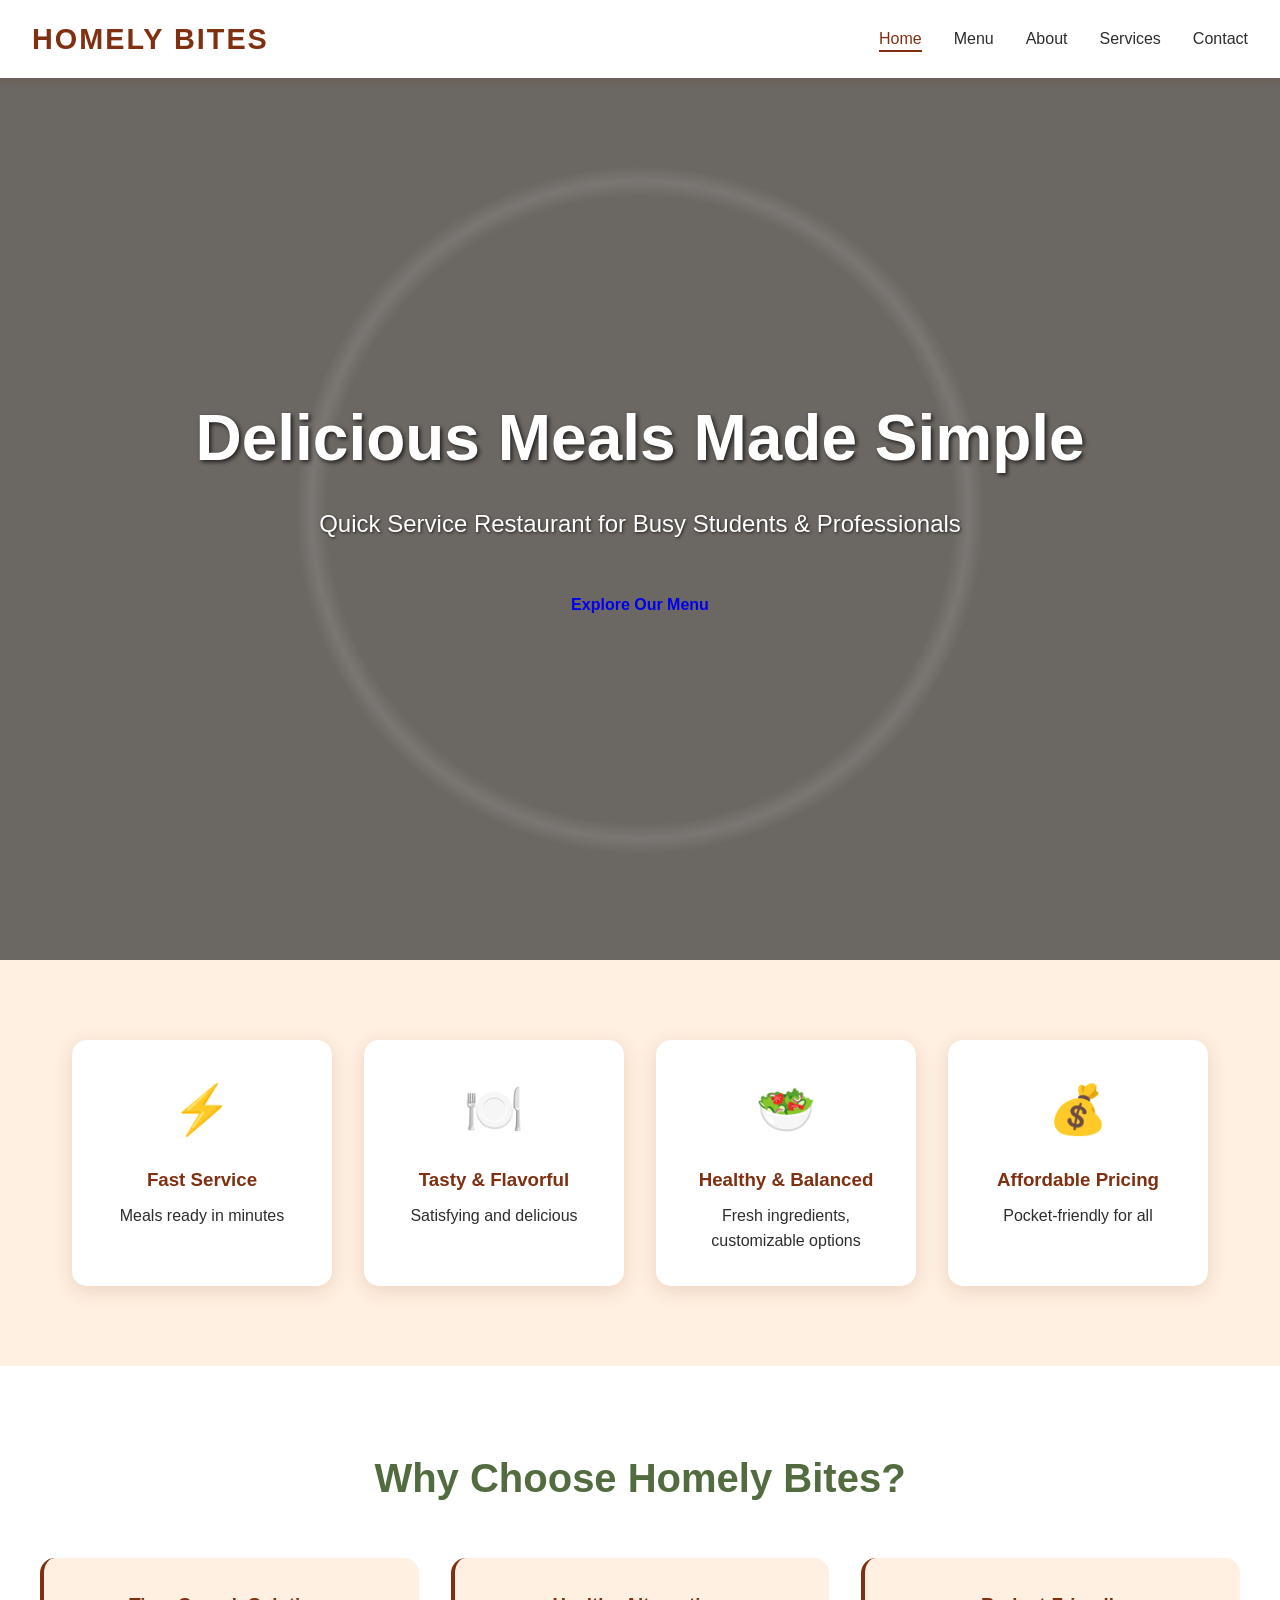
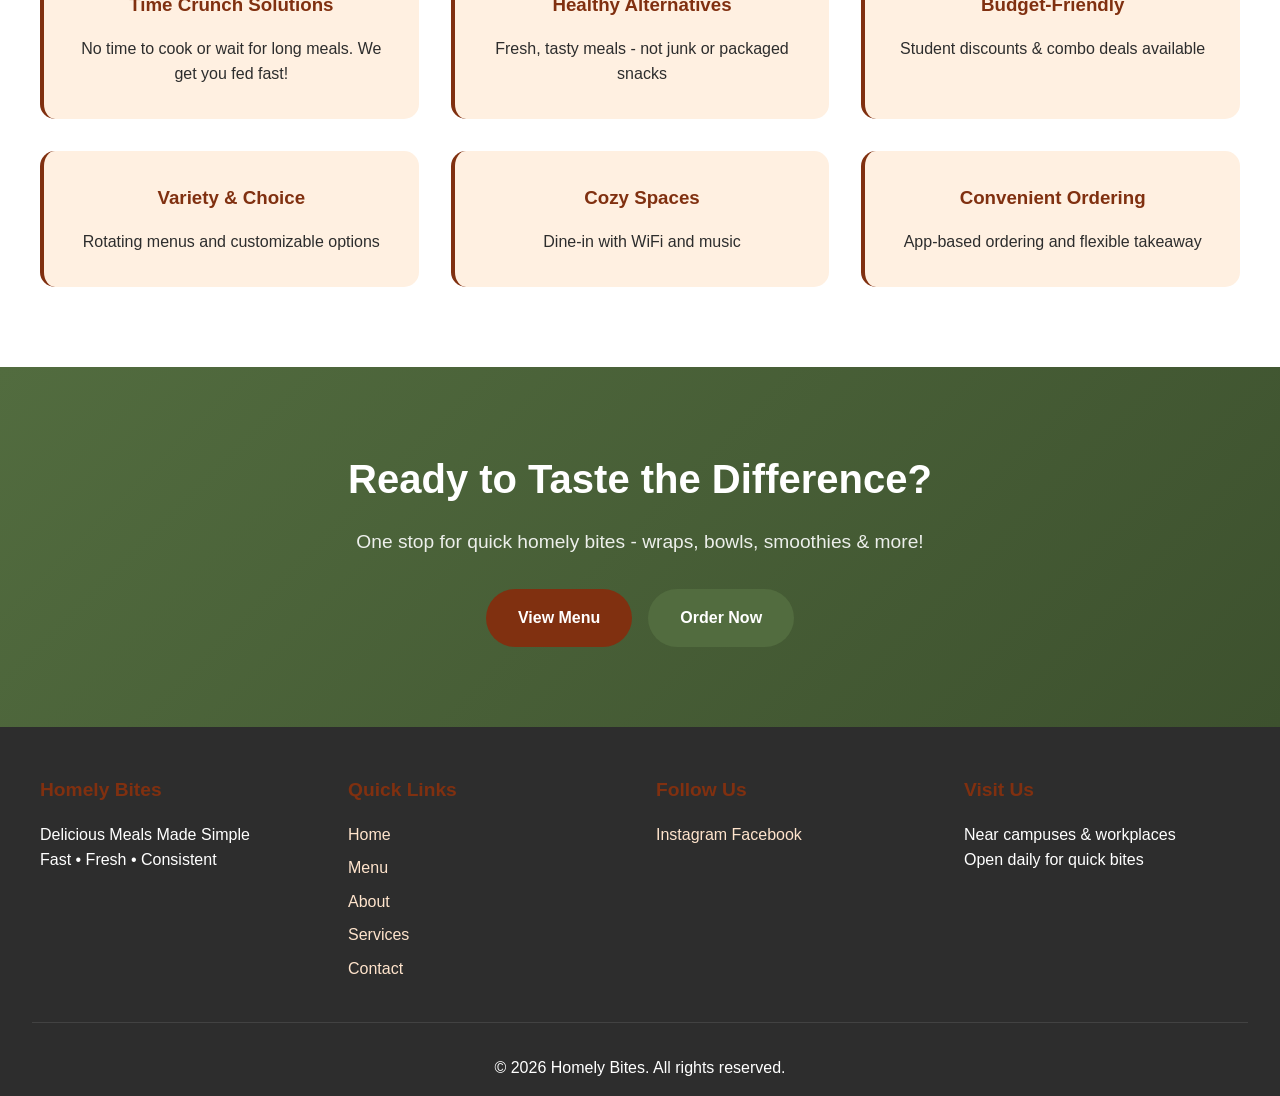
==== index.html @ 95ad97e5 "Add files via upload this is form for website" ====
<!DOCTYPE html>
<html lang="en">
<head>
    <meta charset="UTF-8">
    <meta name="viewport" content="width=device-width, initial-scale=1.0">
    <title>Homely Bites - Delicious Meals Made Simple</title>
    <link rel="stylesheet" href="styles.css">
</head>
<body>
    <nav class="navbar">
        <div class="logo">Homely Bites</div>
        <ul class="nav-links">
            <li><a href="index.html" class="active">Home</a></li>
            <li><a href="menu.html">Menu</a></li>
            <li><a href="about.html">About</a></li>
            <li><a href="services.html">Services</a></li>
            <li><a href="contact.html">Contact</a></li>
        </ul>
        <div class="hamburger">
            <span></span>
            <span></span>
            <span></span>
        </div>
    </nav>

    <header class="hero">
        <div class="hero-content">
            <h1>Delicious Meals Made Simple</h1>
            <p>Quick Service Restaurant for Busy Students & Professionals</p>
            <a href="menu.html" class="btn">Explore Our Menu</a>
        </div>
    </header>

    <section class="features">
        <div class="feature">
            <div class="feature-icon">⚡</div>
            <h3>Fast Service</h3>
            <p>Meals ready in minutes</p>
        </div>
        <div class="feature">
            <div class="feature-icon">🍽️</div>
            <h3>Tasty & Flavorful</h3>
            <p> Satisfying and delicious</p>
        </div>
        <div class="feature">
            <div class="feature-icon">🥗</div>
            <h3>Healthy & Balanced</h3>
            <p>Fresh ingredients, customizable options</p>
        </div>
        <div class="feature">
            <div class="feature-icon">💰</div>
            <h3>Affordable Pricing</h3>
            <p>Pocket-friendly for all</p>
        </div>
    </section>

    <section class="why-us">
        <h2>Why Choose Homely Bites?</h2>
        <div class="why-grid">
            <div class="why-card">
                <h3>Time Crunch Solutions</h3>
                <p>No time to cook or wait for long meals. We get you fed fast!</p>
            </div>
            <div class="why-card">
                <h3>Healthy Alternatives</h3>
                <p>Fresh, tasty meals - not junk or packaged snacks</p>
            </div>
            <div class="why-card">
                <h3>Budget-Friendly</h3>
                <p>Student discounts & combo deals available</p>
            </div>
            <div class="why-card">
                <h3>Variety & Choice</h3>
                <p>Rotating menus and customizable options</p>
            </div>
            <div class="why-card">
                <h3>Cozy Spaces</h3>
                <p>Dine-in with WiFi and music</p>
            </div>
            <div class="why-card">
                <h3>Convenient Ordering</h3>
                <p>App-based ordering and flexible takeaway</p>
            </div>
        </div>
    </section>

    <section class="cta">
        <h2>Ready to Taste the Difference?</h2>
        <p>One stop for quick homely bites - wraps, bowls, smoothies & more!</p>
        <div class="cta-buttons">
            <a href="menu.html" class="btn btn-primary">View Menu</a>
            <a href="contact.html" class="btn btn-secondary">Order Now</a>
        </div>
    </section>

    <footer>
        <div class="footer-content">
            <div class="footer-section">
                <h4>Homely Bites</h4>
                <p>Delicious Meals Made Simple</p>
                <p>Fast • Fresh • Consistent</p>
            </div>
            <div class="footer-section">
                <h4>Quick Links</h4>
                <ul>
                    <li><a href="index.html">Home</a></li>
                    <li><a href="menu.html">Menu</a></li>
                    <li><a href="about.html">About</a></li>
                    <li><a href="services.html">Services</a></li>
                    <li><a href="contact.html">Contact</a></li>
                </ul>
            </div>
            <div class="footer-section">
                <h4>Follow Us</h4>
                <div class="social-links">
                    <a href="https://www.instagram.com/homely.bytes/" target="_blank">Instagram</a>
                    <a href="https://www.facebook.com/profile.php?id=61575462883397" target="_blank">Facebook</a>
                </div>
            </div>
            <div class="footer-section">
                <h4>Visit Us</h4>
                <p>Near campuses & workplaces</p>
                <p>Open daily for quick bites</p>
            </div>
        </div>
        <div class="footer-bottom">
            <p>&copy; 2026 Homely Bites. All rights reserved.</p>
        </div>
    </footer>

    <script>
        const hamburger = document.querySelector('.hamburger');
        const navLinks = document.querySelector('.nav-links');
        
        hamburger.addEventListener('click', () => {
            navLinks.classList.toggle('active');
        });
    </script>
</body>
</html>
---- styles.css ----
:root {
    --primary: #803010;
    --primary-dark: #5a220a;
    --accent: #526c3f;
    --light: #fff0e1;
    --light-dark: #ffe4cc;
    --dark: #2d2d2d;
    --white: #ffffff;
    --shadow: rgba(128, 48, 16, 0.15);
}

* {
    margin: 0;
    padding: 0;
    box-sizing: border-box;
    font-family: 'Segoe UI', Tahoma, Geneva, Verdana, sans-serif;
}

body {
    background-color: var(--light);
    color: var(--dark);
    line-height: 1.6;
}

/* Navigation */
.navbar {
    display: flex;
    justify-content: space-between;
    align-items: center;
    padding: 1rem 2rem;
    background: var(--white);
    box-shadow: 0 2px 10px var(--shadow);
    position: fixed;
    width: 100%;
    top: 0;
    z-index: 1000;
}

.logo {
    font-size: 1.8rem;
    font-weight: 700;
    color: var(--primary);
    text-transform: uppercase;
    letter-spacing: 2px;
}

.nav-links {
    display: flex;
    list-style: none;
    gap: 2rem;
}

.nav-links a {
    text-decoration: none;
    color: var(--dark);
    font-weight: 500;
    transition: color 0.3s;
    position: relative;
}

.nav-links a:hover,
.nav-links a.active {
    color: var(--primary);
}

.nav-links a::after {
    content: '';
    position: absolute;
    bottom: -5px;
    left: 0;
    width: 0;
    height: 2px;
    background: var(--primary);
    transition: width 0.3s;
}

.nav-links a:hover::after,
.nav-links a.active::after {
    width: 100%;
}

.hamburger {
    display: none;
    cursor: pointer;
    flex-direction: column;
    gap: 5px;
}

.hamburger span {
    width: 25px;
    height: 3px;
    background: var(--primary);
    transition: 0.3s;
}

/* Hero Section */
.hero {
    height: 100vh;
    background: linear-gradient(rgba(45, 45, 45, 0.7), rgba(45, 45, 45, 0.7)),
                url('buddha-bowl.jpg') center/cover no-repeat;
    display: flex;
    align-items: center;
    justify-content: center;
    text-align: center;
    padding: 2rem;
    margin-top: 60px;
    position: relative;
}

.hero::before {
    content: '';
    position: absolute;
    width: 200%;
    height: 200%;
    background: radial-gradient(circle, transparent 20%, rgba(255,255,255,0.1) 21%, transparent 22%);
    animation: rotate 30s linear infinite;
}

@keyframes rotate {
    from { transform: rotate(0deg); }
    to { transform: rotate(360deg); }
}

.hero-content {
    position: relative;
    z-index: 1;
}

.hero h1 {
    font-size: 4rem;
    color: #ffffff;
    margin-bottom: 1rem;
    text-shadow: 2px 2px 4px rgba(0,0,0,0.7);
    animation: slideIn 1s ease-out;
}

.hero p {
    font-size: 1.5rem;
    color: #ffffff;
    margin-bottom: 2rem;
    text-shadow: 1px 1px 3px rgba(0,0,0,0.7);
    animation: slideIn 1s ease-out 0.2s both;
}

@keyframes slideIn {
    from {
        opacity: 0;
        transform: translateY(30px);
    }
    to {
        opacity: 1;
        transform: translateY(0);
    }
}

/* Buttons */
.btn {
    display: inline-block;
    padding: 1rem 2rem;
    text-decoration: none;
    border-radius: 50px;
    font-weight: 600;
    transition: all 0.3s;
    animation: slideIn 1s ease-out 0.4s both;
}

.btn-primary {
    background: var(--primary);
    color: var(--white);
}

.btn-primary:hover {
    background: var(--primary-dark);
    transform: translateY(-3px);
    box-shadow: 0 5px 20px var(--shadow);
}

.btn-secondary {
    background: var(--accent);
    color: var(--white);
}

.btn-secondary:hover {
    background: #3d512e;
    transform: translateY(-3px);
    box-shadow: 0 5px 20px rgba(82, 108, 63, 0.3);
}

/* Features */
.features {
    display: grid;
    grid-template-columns: repeat(auto-fit, minmax(250px, 1fr));
    gap: 2rem;
    padding: 5rem 2rem;
    max-width: 1200px;
    margin: 0 auto;
}

.feature {
    background: var(--white);
    padding: 2rem;
    border-radius: 15px;
    text-align: center;
    box-shadow: 0 5px 20px var(--shadow);
    transition: transform 0.3s;
}

.feature:hover {
    transform: translateY(-10px);
}

.feature-icon {
    font-size: 3rem;
    margin-bottom: 1rem;
}

.feature h3 {
    color: var(--primary);
    margin-bottom: 0.5rem;
}

/* Why Us Section */
.why-us {
    background: var(--white);
    padding: 5rem 2rem;
    text-align: center;
}

.why-us h2 {
    font-size: 2.5rem;
    color: var(--accent);
    margin-bottom: 3rem;
}

.why-grid {
    display: grid;
    grid-template-columns: repeat(auto-fit, minmax(300px, 1fr));
    gap: 2rem;
    max-width: 1200px;
    margin: 0 auto;
}

.why-card {
    background: var(--light);
    padding: 2rem;
    border-radius: 15px;
    border-left: 4px solid var(--primary);
    transition: all 0.3s;
}

.why-card:hover {
    transform: scale(1.02);
    box-shadow: 0 10px 30px var(--shadow);
}

.why-card h3 {
    color: var(--primary);
    margin-bottom: 1rem;
}

/* CTA Section */
.cta {
    background: linear-gradient(135deg, var(--accent) 0%, #3d512e 100%);
    padding: 5rem 2rem;
    text-align: center;
    color: var(--white);
}

.cta h2 {
    font-size: 2.5rem;
    margin-bottom: 1rem;
}

.cta p {
    font-size: 1.2rem;
    margin-bottom: 2rem;
    opacity: 0.9;
}

.cta-buttons {
    display: flex;
    gap: 1rem;
    justify-content: center;
    flex-wrap: wrap;
}

/* Footer */
footer {
    background: var(--dark);
    color: var(--white);
    padding: 3rem 2rem 1rem;
}

.footer-content {
    display: grid;
    grid-template-columns: repeat(auto-fit, minmax(200px, 1fr));
    gap: 2rem;
    max-width: 1200px;
    margin: 0 auto;
}

.footer-section h4 {
    color: var(--primary);
    margin-bottom: 1rem;
    font-size: 1.2rem;
}

.footer-section ul {
    list-style: none;
}

.footer-section li {
    margin-bottom: 0.5rem;
}

.footer-section a {
    color: var(--light-dark);
    text-decoration: none;
    transition: color 0.3s;
}

.footer-section a:hover {
    color: var(--primary);
}

.footer-bottom {
    text-align: center;
    margin-top: 2rem;
    padding-top: 2rem;
    border-top: 1px solid rgba(255,255,255,0.1);
}

/* Responsive */
@media (max-width: 768px) {
    .nav-links {
        display: none;
        position: absolute;
        top: 60px;
        left: 0;
        width: 100%;
        background: var(--white);
        flex-direction: column;
        padding: 2rem;
        gap: 1rem;
        box-shadow: 0 5px 10px var(--shadow);
    }

    .nav-links.active {
        display: flex;
    }

    .hamburger {
        display: flex;
    }

    .hero h1 {
        font-size: 2.5rem;
    }

    .hero p {
        font-size: 1.1rem;
    }

    .features {
        grid-template-columns: 1fr;
    }

    .why-grid {
        grid-template-columns: 1fr;
    }
}
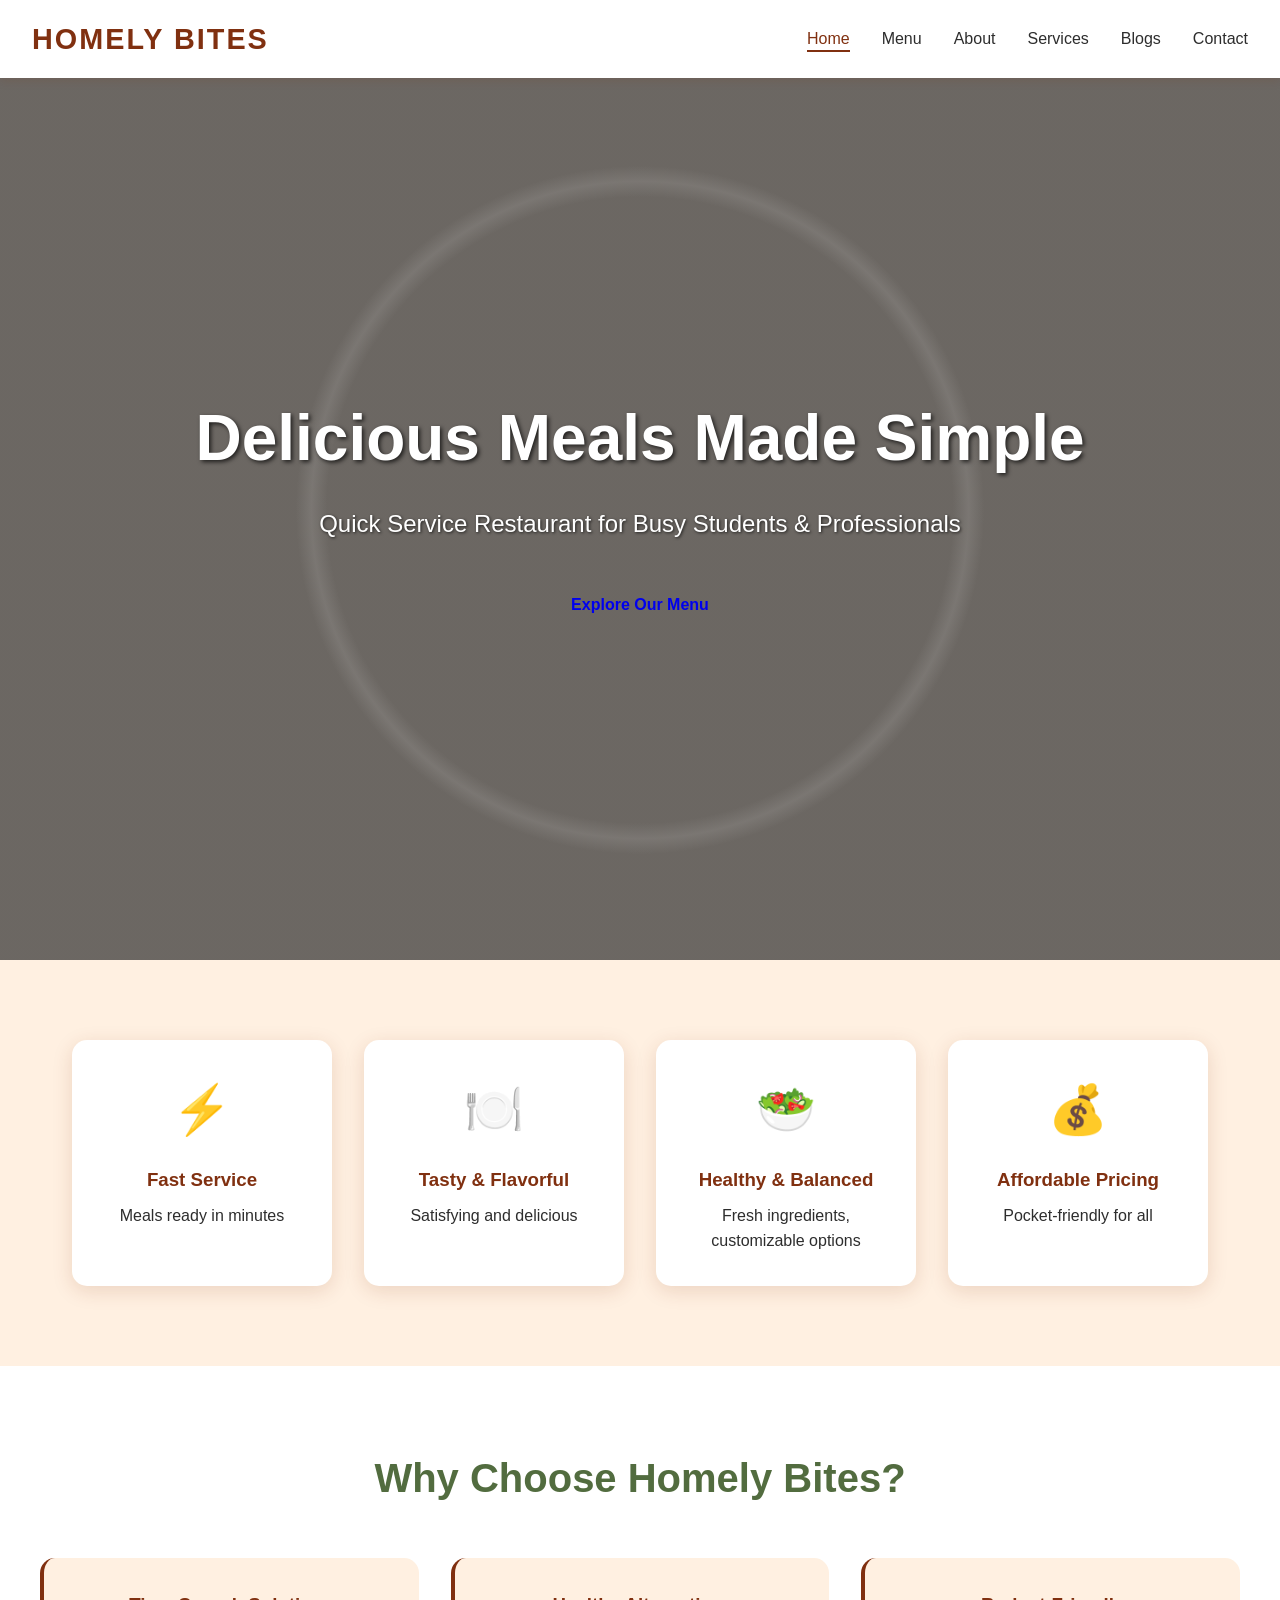
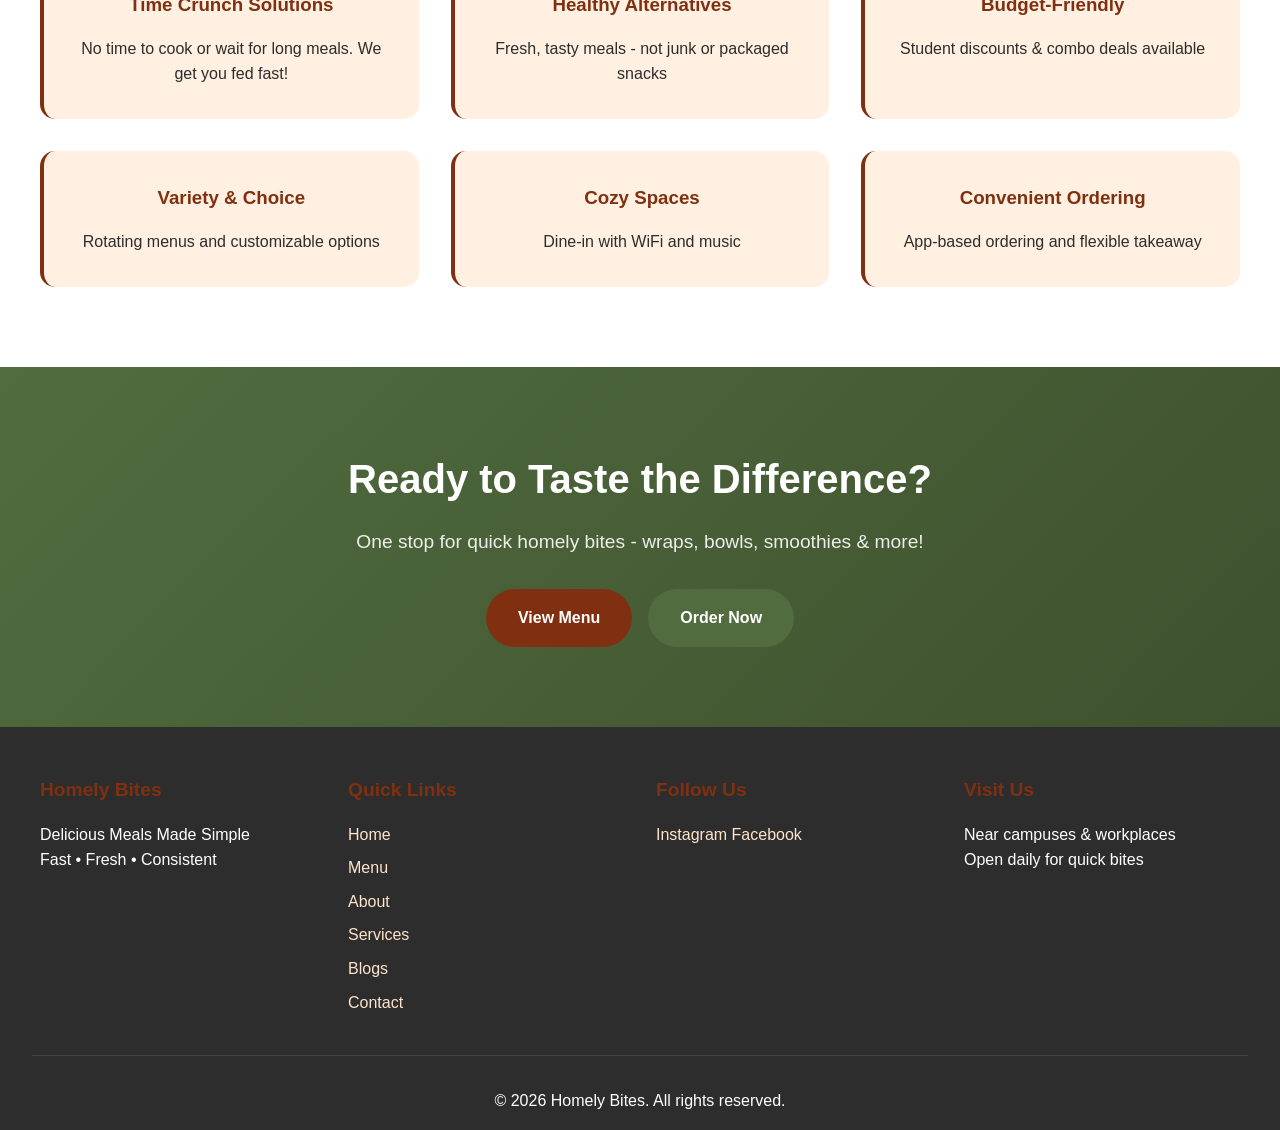
==== commit 7efc01b3: "Add files via upload" ====
--- a/index.html
+++ b/index.html
@@ -14,6 +14,7 @@
             <li><a href="menu.html">Menu</a></li>
             <li><a href="about.html">About</a></li>
             <li><a href="services.html">Services</a></li>
+            <li><a href="blogs.html">Blogs</a></li>
             <li><a href="contact.html">Contact</a></li>
         </ul>
         <div class="hamburger">
@@ -107,6 +108,7 @@
                     <li><a href="menu.html">Menu</a></li>
                     <li><a href="about.html">About</a></li>
                     <li><a href="services.html">Services</a></li>
+                    <li><a href="blogs.html">Blogs</a></li>
                     <li><a href="contact.html">Contact</a></li>
                 </ul>
             </div>
